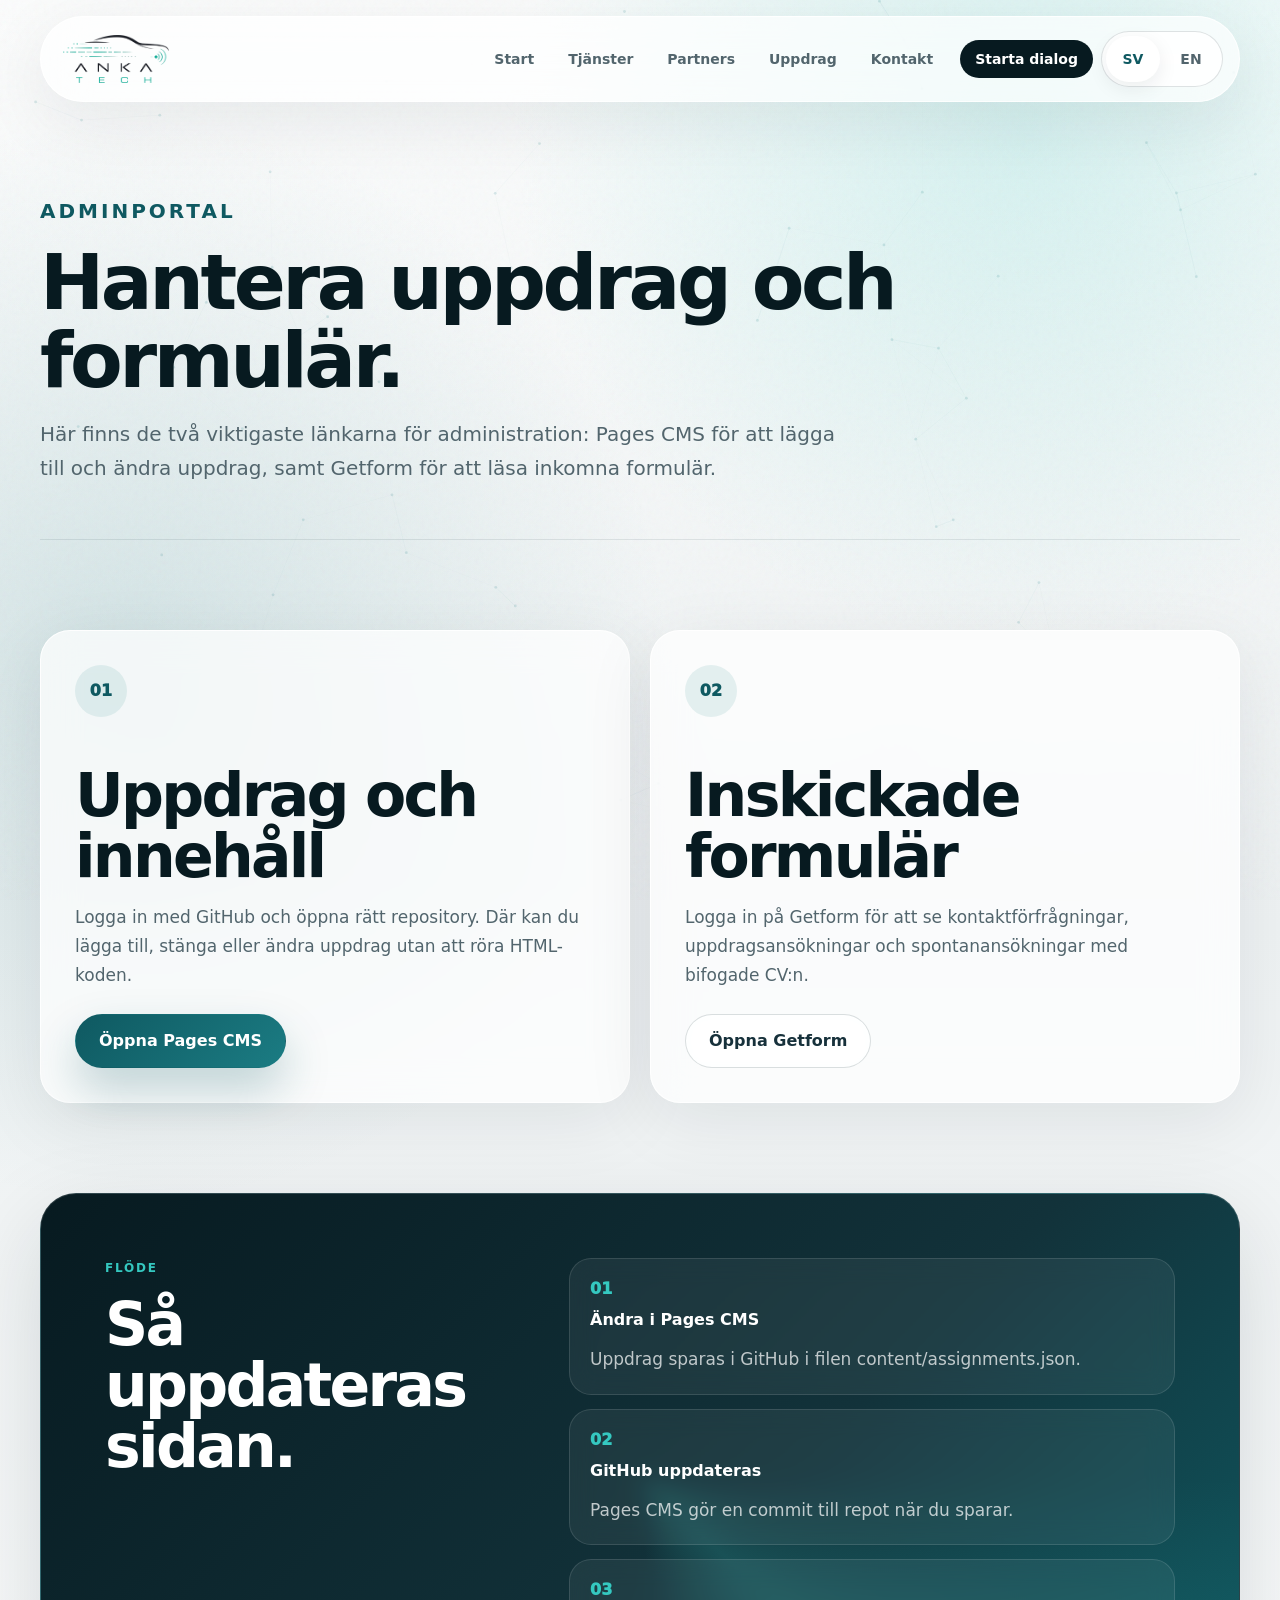
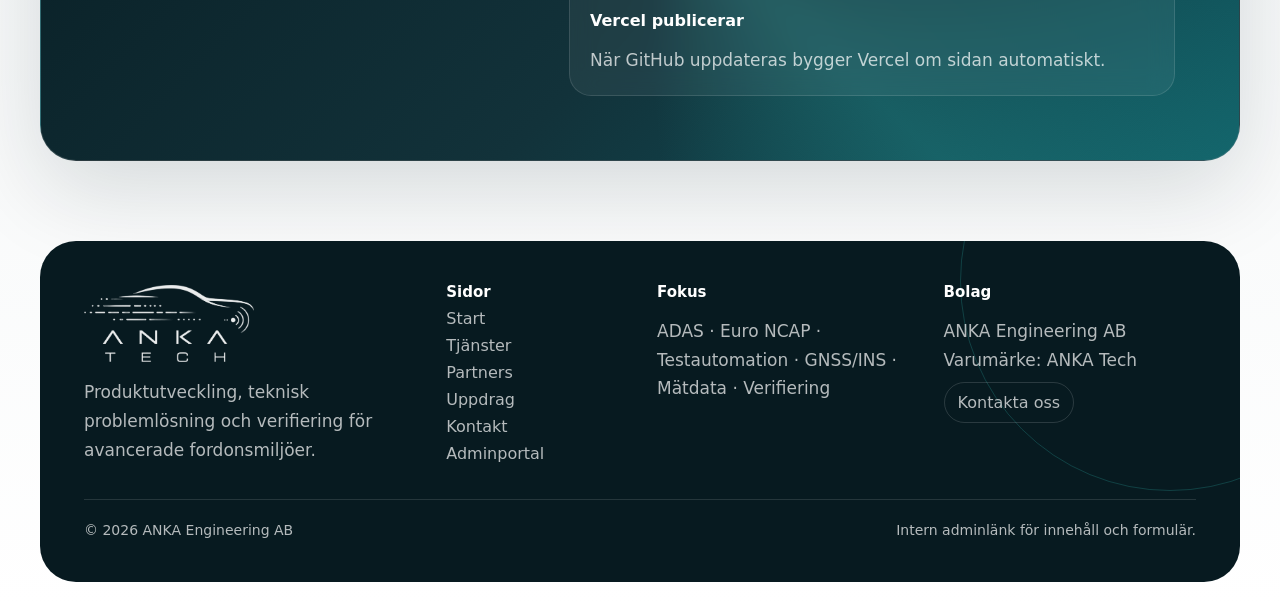
==== admin.html @ fbdb7af9 "Add files via upload" ====
<!doctype html>
<html lang="sv">
<head>
  <meta charset="utf-8">
  <meta name="viewport" content="width=device-width, initial-scale=1">
  <meta name="robots" content="noindex,nofollow">
  <title>Adminportal | ANKA Tech</title>
  <meta name="description" content="Adminportal för ANKA Tech.">
  <link rel="icon" href="anka-tech-mini-logo.png" type="image/png">
  <link rel="stylesheet" href="styles.css">
</head>
<body>
<div class="noise" aria-hidden="true"></div>
<canvas id="tech-canvas" aria-hidden="true"></canvas>
<header class="site-header">
  <a class="brand" href="index.html" aria-label="ANKA Tech startsida">
    <img src="anka-tech-logo.png" alt="ANKA Tech">
  </a>
  <button class="menu-button" aria-label="Öppna meny" aria-expanded="false"><span></span><span></span><span></span></button>
  <nav class="site-nav" aria-label="Huvudmeny">
    <a class="nav-link" href="index.html">Start</a>
    <a class="nav-link" href="tjanster.html">Tjänster</a>
    <a class="nav-link" href="partners.html">Partners</a>
    <a class="nav-link" href="uppdrag.html">Uppdrag</a>
    <a class="nav-link" href="kontakt.html">Kontakt</a>
    <a class="nav-cta magnetic" href="kontakt.html">Starta dialog</a>
    <div class="lang-switch" aria-label="Language selector">
      <button class="lang-option" type="button" data-set-lang="sv" aria-label="Svenska">SV</button>
      <button class="lang-option" type="button" data-set-lang="en" aria-label="English">EN</button>
    </div>
  </nav>
</header>

<main>
<section class="page-hero reveal">
  <p class="eyebrow">Adminportal</p>
  <h1>Hantera uppdrag och formulär.</h1>
  <p>Här finns de två viktigaste länkarna för administration: Pages CMS för att lägga till och ändra uppdrag, samt Getform för att läsa inkomna formulär.</p>
</section>

<section class="section admin-grid reveal">
  <article class="admin-card">
    <span class="number">01</span>
    <h2>Uppdrag och innehåll</h2>
    <p>Logga in med GitHub och öppna rätt repository. Där kan du lägga till, stänga eller ändra uppdrag utan att röra HTML-koden.</p>
    <a class="button primary magnetic" href="https://app.pagescms.org" target="_blank" rel="noopener">Öppna Pages CMS</a>
  </article>

  <article class="admin-card">
    <span class="number">02</span>
    <h2>Inskickade formulär</h2>
    <p>Logga in på Getform för att se kontaktförfrågningar, uppdragsansökningar och spontanansökningar med bifogade CV:n.</p>
    <a class="button ghost" href="https://getform.io" target="_blank" rel="noopener">Öppna Getform</a>
  </article>
</section>

<section class="section dark-panel reveal">
  <div>
    <p class="eyebrow invert">Flöde</p>
    <h2>Så uppdateras sidan.</h2>
  </div>
  <div class="process">
    <div><span>01</span><strong>Ändra i Pages CMS</strong><p>Uppdrag sparas i GitHub i filen content/assignments.json.</p></div>
    <div><span>02</span><strong>GitHub uppdateras</strong><p>Pages CMS gör en commit till repot när du sparar.</p></div>
    <div><span>03</span><strong>Vercel publicerar</strong><p>När GitHub uppdateras bygger Vercel om sidan automatiskt.</p></div>
  </div>
</section>
</main>

<footer class="site-footer">
  <div class="footer-orbit" aria-hidden="true"></div>
  <div class="footer-grid">
    <div>
      <img class="footer-logo" src="anka-tech-logo.png" alt="ANKA Tech">
      <p>Produktutveckling, teknisk problemlösning och verifiering för avancerade fordonsmiljöer.</p>
    </div>
    <div>
      <h3>Sidor</h3>
      <a href="index.html">Start</a>
      <a href="tjanster.html">Tjänster</a>
      <a href="partners.html">Partners</a>
      <a href="uppdrag.html">Uppdrag</a>
      <a href="kontakt.html">Kontakt</a>
      <a href="admin.html">Adminportal</a>
    </div>
    <div>
      <h3>Fokus</h3>
      <p>ADAS · Euro NCAP · Testautomation · GNSS/INS · Mätdata · Verifiering</p>
    </div>
    <div>
      <h3>Bolag</h3>
      <p>ANKA Engineering AB<br>Varumärke: ANKA Tech</p>
      <a class="footer-pill" href="kontakt.html">Kontakta oss</a>
    </div>
  </div>
  <div class="footer-bottom">
    <span>© <span id="year"></span> ANKA Engineering AB</span>
    <span>Intern adminlänk för innehåll och formulär.</span>
  </div>
</footer>
<script src="assignments-data.js"></script>
<script src="script.js"></script>
</body>
</html>
---- styles.css ----
:root{--ink:#17313B;--ink2:#071A20;--muted:#52656D;--accent:#1B7C83;--accent2:#35C8C0;--accent-dark:#0F5961;--bg:#EDF1F2;--warm:#F7F4EF;--line:rgba(23,49,59,.14);--glass:rgba(255,255,255,.72);--shadow:0 30px 90px rgba(7,26,32,.14);--max:1200px}*{box-sizing:border-box}html{scroll-behavior:smooth}body{margin:0;font-family:Inter,ui-sans-serif,system-ui,-apple-system,BlinkMacSystemFont,"Segoe UI",sans-serif;color:var(--ink);background:radial-gradient(circle at 80% 6%,rgba(53,200,192,.18),transparent 32rem),radial-gradient(circle at 10% 30%,rgba(27,124,131,.14),transparent 34rem),linear-gradient(180deg,#fbfcfc 0%,var(--bg) 42%,#fff 100%);overflow-x:hidden}.noise{pointer-events:none;position:fixed;inset:0;z-index:0;opacity:.055;background-image:url("data:image/svg+xml,%3Csvg viewBox='0 0 220 220' xmlns='http://www.w3.org/2000/svg'%3E%3Cfilter id='n'%3E%3CfeTurbulence type='fractalNoise' baseFrequency='.9' numOctaves='4' stitchTiles='stitch'/%3E%3C/filter%3E%3Crect width='220' height='220' filter='url(%23n)' opacity='.7'/%3E%3C/svg%3E")}#tech-canvas{position:fixed;inset:0;z-index:0;pointer-events:none;opacity:.45}a{color:inherit;text-decoration:none}img{display:block;max-width:100%}.site-header,main,.site-footer{position:relative;z-index:2}.site-header{position:sticky;top:16px;width:min(var(--max),calc(100% - 40px));margin:16px auto 0;min-height:78px;padding:14px 16px 14px 22px;border:1px solid rgba(255,255,255,.8);border-radius:999px;display:flex;align-items:center;justify-content:space-between;background:rgba(255,255,255,.68);backdrop-filter:blur(22px);box-shadow:0 20px 70px rgba(7,26,32,.08)}.brand img{width:168px}.site-nav{display:flex;align-items:center;gap:4px}.nav-link,.nav-cta,.lang-toggle{padding:11px 15px;border-radius:999px;font-size:14px;font-weight:720;color:var(--muted);transition:.25s ease;border:0;background:transparent;cursor:pointer}.nav-link:hover,.nav-link.active{background:rgba(27,124,131,.09);color:var(--ink)}.nav-cta{background:var(--ink2);color:#fff;margin-left:8px}.nav-cta:hover{background:var(--accent-dark);transform:translateY(-1px)}.lang-toggle{border:1px solid var(--line);background:rgba(255,255,255,.65);color:var(--ink);display:inline-flex;gap:4px;align-items:center}.lang-toggle span{font-weight:900;color:var(--accent-dark)}.lang-toggle small{font-size:12px;color:var(--muted)}.menu-button{display:none;background:transparent;border:0;padding:10px}.menu-button span{display:block;width:24px;height:2px;background:var(--ink);margin:5px 0;border-radius:2px}main{width:min(var(--max),calc(100% - 40px));margin:0 auto}.hero{min-height:820px;display:grid;grid-template-columns:1.02fr .98fr;gap:46px;align-items:center;padding:84px 0 54px}.kicker,.eyebrow{color:var(--accent-dark);font-size:12px;font-weight:860;letter-spacing:.15em;text-transform:uppercase}.kicker{display:flex;align-items:center;gap:10px;margin-bottom:18px}.kicker span{width:10px;height:10px;border-radius:50%;background:var(--accent2);box-shadow:0 0 0 8px rgba(53,200,192,.12),0 0 30px rgba(53,200,192,.8)}h1,h2,h3{margin:0;line-height:1.02;letter-spacing:-.045em;color:var(--ink2)}h1{font-size:clamp(46px,7.4vw,92px);max-width:980px}h2{font-size:clamp(32px,4.8vw,60px)}h3{font-size:24px}p{font-size:17px;line-height:1.7;color:var(--muted);margin:16px 0 0}.lead{font-size:20px;max-width:720px}.hero-actions{display:flex;gap:12px;flex-wrap:wrap;margin-top:34px}.button{display:inline-flex;align-items:center;justify-content:center;min-height:54px;padding:0 23px;border-radius:999px;border:1px solid transparent;font-weight:840;cursor:pointer;transition:.25s ease}.button.primary{background:linear-gradient(135deg,var(--accent-dark),var(--accent));color:#fff;box-shadow:0 22px 45px rgba(15,89,97,.25)}.button.primary:hover{transform:translateY(-2px);box-shadow:0 26px 54px rgba(15,89,97,.32)}.button.ghost{border-color:rgba(23,49,59,.16);background:rgba(255,255,255,.62);backdrop-filter:blur(12px)}.metric-strip{display:grid;grid-template-columns:repeat(3,1fr);gap:10px;margin-top:42px;max-width:760px}.metric-strip div{border:1px solid var(--line);border-radius:20px;padding:16px;background:rgba(255,255,255,.56);backdrop-filter:blur(14px)}.metric-strip strong{display:block;color:var(--ink2);font-size:16px}.metric-strip span{display:block;color:var(--muted);font-size:13px;margin-top:4px}.hero-stage{position:relative;min-height:560px;border-radius:38px;overflow:hidden;display:flex;align-items:center;justify-content:center;padding:38px;background:linear-gradient(145deg,rgba(255,255,255,.95),rgba(237,241,242,.7)),radial-gradient(circle at 50% 50%,rgba(53,200,192,.24),transparent 45%);border:1px solid rgba(255,255,255,.9);box-shadow:var(--shadow);transform-style:preserve-3d}.hero-stage:before{content:"";position:absolute;inset:0;opacity:.32;background:linear-gradient(90deg,transparent 0 24px,rgba(27,124,131,.16) 25px,transparent 26px),linear-gradient(0deg,transparent 0 24px,rgba(27,124,131,.11) 25px,transparent 26px);background-size:48px 48px;mask-image:radial-gradient(circle at 50% 50%,#000,transparent 72%)}.hero-stage img{position:relative;z-index:2;width:130%;max-width:none;filter:drop-shadow(0 20px 40px rgba(7,26,32,.12))}.orbit{position:absolute;inset:11%;border-radius:50%;border:1px solid rgba(27,124,131,.22);animation:spin 16s linear infinite}.orbit-b{inset:21%;animation-duration:10s;animation-direction:reverse;border-style:dashed}.orbit:after{content:"";position:absolute;top:12%;left:18%;width:10px;height:10px;border-radius:50%;background:var(--accent2);box-shadow:0 0 24px var(--accent2)}.scanline{position:absolute;left:0;right:0;top:-20%;height:28%;background:linear-gradient(180deg,transparent,rgba(53,200,192,.18),transparent);animation:scan 5.6s ease-in-out infinite;z-index:3}.hud-card{position:absolute;z-index:4;padding:14px 16px;border-radius:16px;background:rgba(255,255,255,.78);border:1px solid rgba(255,255,255,.9);backdrop-filter:blur(16px);box-shadow:0 15px 40px rgba(7,26,32,.1)}.hud-card span{display:block;font-size:10px;letter-spacing:.15em;font-weight:900;color:var(--accent-dark)}.hud-card strong{display:block;margin-top:4px}.hud-top{top:34px;right:34px}.hud-bottom{left:34px;bottom:34px}@keyframes spin{to{transform:rotate(360deg)}}@keyframes scan{0%,100%{transform:translateY(0);opacity:.05}50%{transform:translateY(560px);opacity:1}}.marquee{margin:10px 0 30px;padding:18px 0;border-top:1px solid var(--line);border-bottom:1px solid var(--line);overflow:hidden}.marquee-track{display:flex;gap:32px;white-space:nowrap;animation:marquee 24s linear infinite}.marquee span{font-size:13px;letter-spacing:.18em;font-weight:900;color:var(--accent-dark);text-transform:uppercase}@keyframes marquee{to{transform:translateX(-50%)}}.section{padding:90px 0;border-top:1px solid rgba(23,49,59,.10)}.intro-grid{display:grid;grid-template-columns:1.1fr .9fr;gap:70px;align-items:end}.eyebrow{margin:0 0 16px}.section-copy{max-width:800px}.service-cards{display:grid;grid-template-columns:repeat(3,1fr);gap:18px}.tech-card{position:relative;overflow:hidden;min-height:330px;padding:28px;border:1px solid rgba(255,255,255,.86);border-radius:30px;background:rgba(255,255,255,.68);backdrop-filter:blur(18px);box-shadow:0 18px 70px rgba(7,26,32,.08);transition:.35s ease}.tech-card:hover{transform:translateY(-8px);box-shadow:0 30px 90px rgba(7,26,32,.14)}.card-signal{position:absolute;right:-50px;top:-50px;width:180px;height:180px;border-radius:50%;border:1px solid rgba(27,124,131,.24)}.card-signal:before,.card-signal:after{content:"";position:absolute;inset:24px;border-radius:50%;border:1px solid rgba(27,124,131,.18)}.card-signal:after{inset:52px}.number,.service-index{display:inline-flex;align-items:center;justify-content:center;width:52px;height:52px;border-radius:50%;background:rgba(27,124,131,.1);color:var(--accent-dark);font-weight:950;margin-bottom:48px}.tech-card a{display:inline-flex;margin-top:22px;color:var(--accent-dark);font-weight:850}.dark-panel{position:relative;overflow:hidden;display:grid;grid-template-columns:.8fr 1.2fr;gap:60px;padding:64px;border-radius:36px;background:linear-gradient(135deg,var(--ink2),#12323a 58%,#0f5961);border:1px solid rgba(255,255,255,.14);box-shadow:var(--shadow)}.dark-panel:before{content:"";position:absolute;inset:-40%;background:conic-gradient(from 90deg,transparent,rgba(53,200,192,.2),transparent 24%);animation:spin 18s linear infinite}.dark-panel>*{position:relative;z-index:1}.dark-panel h2,.dark-panel h3,.dark-panel strong{color:#fff}.dark-panel p{color:rgba(255,255,255,.72)}.eyebrow.invert{color:var(--accent2)}.process{display:grid;gap:14px}.process div{padding:20px;border:1px solid rgba(255,255,255,.12);border-radius:22px;background:rgba(255,255,255,.06);backdrop-filter:blur(12px)}.process span{display:block;color:var(--accent2);font-weight:950;margin-bottom:12px}.logo-wall{display:grid;grid-template-columns:repeat(auto-fit,minmax(145px,1fr));gap:14px}.logo-wall img{width:100%;height:118px;object-fit:contain;padding:24px;border-radius:22px;border:1px solid rgba(255,255,255,.9);background:rgba(255,255,255,.7);box-shadow:0 16px 50px rgba(7,26,32,.06);transition:.25s ease}.logo-wall img:hover{transform:translateY(-4px);background:#fff}.logo-wall-large{grid-template-columns:repeat(auto-fit,minmax(240px,1fr))}.logo-wall-large img{height:178px;padding:36px}.cta-block{display:flex;align-items:center;justify-content:space-between;gap:26px;padding:54px;border-radius:34px;background:linear-gradient(135deg,rgba(255,255,255,.78),rgba(237,241,242,.7));border:1px solid rgba(255,255,255,.9);box-shadow:0 25px 80px rgba(7,26,32,.1)}.cta-block h2{max-width:840px}.page-hero{padding:96px 0 54px;max-width:970px}.page-hero h1{font-size:clamp(44px,6vw,82px)}.page-hero p{font-size:20px;max-width:820px}.service-stack{display:grid;gap:18px}.service-row{display:grid;grid-template-columns:92px 1fr;gap:34px;padding:38px;border-radius:30px;border:1px solid rgba(255,255,255,.86);background:rgba(255,255,255,.72);backdrop-filter:blur(18px);box-shadow:0 18px 70px rgba(7,26,32,.07)}.service-row ul{margin:22px 0 0;padding-left:20px;color:var(--muted)}.tag-cloud{display:flex;flex-wrap:wrap;gap:12px;align-content:start}.tag-cloud span{padding:12px 16px;border-radius:999px;border:1px solid rgba(255,255,255,.18);background:rgba(255,255,255,.08);color:#fff;font-weight:840}.contact-layout{display:grid;grid-template-columns:1.25fr .75fr;gap:24px;align-items:start}.contact-form,.aside-card{padding:30px;border-radius:30px;border:1px solid rgba(255,255,255,.88);background:rgba(255,255,255,.74);backdrop-filter:blur(18px);box-shadow:0 18px 70px rgba(7,26,32,.08)}.contact-form label{display:grid;gap:8px;font-weight:820;margin-bottom:18px}.form-grid{display:grid;grid-template-columns:1fr 1fr;gap:0 16px}input,select,textarea{width:100%;border:1px solid rgba(23,49,59,.16);border-radius:16px;padding:14px 15px;font:inherit;color:var(--ink);background:rgba(255,255,255,.82)}input:focus,select:focus,textarea:focus{outline:3px solid rgba(53,200,192,.18);border-color:var(--accent)}textarea{resize:vertical}.consent{display:flex!important;gap:12px;align-items:flex-start;font-weight:560!important;color:var(--muted)}.consent input{width:auto;margin-top:5px}.form-note{font-size:14px}.form-note code{background:var(--bg);padding:2px 6px;border-radius:8px}.contact-aside{display:grid;gap:18px}.aside-card ul{color:var(--muted);padding-left:20px}.mini-radar{width:92px;height:92px;border-radius:50%;margin-bottom:22px;background:repeating-radial-gradient(circle,rgba(27,124,131,.18) 0 2px,transparent 3px 14px);position:relative}.mini-radar:after{content:"";position:absolute;inset:43px 0 43px 46px;background:var(--accent2);transform-origin:left;animation:spin 3s linear infinite}.site-footer{width:min(var(--max),calc(100% - 40px));margin:80px auto 24px;padding:44px;border-radius:36px;overflow:hidden;background:var(--ink2);color:#fff;position:relative;z-index:2}.footer-orbit{position:absolute;right:-140px;top:-170px;width:420px;height:420px;border-radius:50%;border:1px solid rgba(53,200,192,.22);animation:spin 22s linear infinite}.footer-grid{position:relative;z-index:1;display:grid;grid-template-columns:1.3fr .7fr 1fr 1fr;gap:34px}.footer-logo{width:170px;filter:brightness(0) invert(1);opacity:.92}.site-footer h3{font-size:15px;color:#fff;letter-spacing:0}.site-footer p,.site-footer a,.footer-bottom{color:rgba(255,255,255,.7)}.site-footer a{display:block;margin-top:8px}.footer-pill{display:inline-block!important;padding:10px 13px;border:1px solid rgba(255,255,255,.14);border-radius:999px}.footer-bottom{position:relative;z-index:1;display:flex;justify-content:space-between;gap:16px;margin-top:34px;padding-top:22px;border-top:1px solid rgba(255,255,255,.12);font-size:14px}.reveal{opacity:0;transform:translateY(28px);transition:opacity .8s ease,transform .8s ease}.reveal.visible{opacity:1;transform:translateY(0)}.delay-1{transition-delay:.12s}.delay-2{transition-delay:.24s}@media (prefers-reduced-motion:reduce){*,*:before,*:after{animation:none!important;transition:none!important}.reveal{opacity:1;transform:none}}@media (max-width:980px){.site-header{border-radius:28px;align-items:flex-start}.menu-button{display:block}.site-nav{position:absolute;left:16px;right:16px;top:76px;display:none;flex-direction:column;align-items:stretch;padding:12px;background:#fff;border:1px solid var(--line);border-radius:22px;box-shadow:var(--shadow)}.site-nav.open{display:flex}.nav-cta{margin-left:0;text-align:center}.hero,.intro-grid,.dark-panel,.contact-layout{grid-template-columns:1fr}.hero{min-height:auto;padding-top:64px}.service-cards,.footer-grid{grid-template-columns:1fr 1fr}.cta-block{display:block}.cta-block .button{margin-top:24px}}@media (max-width:640px){main,.site-header,.site-footer{width:calc(100% - 24px)}.brand img{width:138px}h1{font-size:42px}.page-hero h1{font-size:42px}h2{font-size:32px}.lead,.page-hero p{font-size:17px}.hero-stage{min-height:360px;border-radius:28px;padding:20px}.metric-strip,.service-cards,.footer-grid,.form-grid{grid-template-columns:1fr}.section{padding:60px 0}.dark-panel,.cta-block,.contact-form,.aside-card{padding:26px;border-radius:28px}.service-row{grid-template-columns:1fr;padding:26px}.footer-bottom{display:block}.hud-top{top:18px;right:18px}.hud-bottom{left:18px;bottom:18px}.site-nav{top:72px}}


.brand img{max-height:46px;object-fit:contain}
.site-header{overflow:visible}
@media (max-width:640px){.brand img{max-height:42px}}

/* Header behavior fix: above all content, clickable, hides on scroll down and returns on scroll up */
.site-header{
  position:fixed !important;
  top:16px !important;
  left:50% !important;
  transform:translateX(-50%) !important;
  z-index:9999 !important;
  width:min(var(--max), calc(100% - 40px)) !important;
  margin:0 !important;
  transition:transform .34s ease, opacity .25s ease, box-shadow .25s ease, background .25s ease !important;
  pointer-events:auto !important;
}
.site-header.header-hidden{
  transform:translate(-50%, -125%) !important;
  opacity:0 !important;
}
.site-header.header-visible{
  transform:translate(-50%, 0) !important;
  opacity:1 !important;
}
.site-header.header-scrolled{
  background:rgba(255,255,255,.86) !important;
  box-shadow:0 18px 60px rgba(7,26,32,.14) !important;
}
.site-nav,
.site-nav a,
.nav-link,
.nav-cta,
.lang-toggle,
.menu-button{
  pointer-events:auto !important;
}
.brand img{
  max-height:48px !important;
  width:auto !important;
  object-fit:contain !important;
}
main{
  padding-top:98px;
}
#tech-canvas,
.noise{
  pointer-events:none !important;
}
@media (max-width:980px){
  .site-header{width:calc(100% - 24px) !important}
  .site-nav{
    z-index:10000 !important;
  }
}
@media (max-width:640px){
  main{padding-top:90px}
  .brand img{max-height:42px !important}
}


/* UI fixes: better language switch + clear spacing above logo wall */
.lang-switch{
  display:inline-flex;
  align-items:center;
  gap:4px;
  padding:4px;
  border:1px solid var(--line);
  border-radius:999px;
  background:rgba(255,255,255,.72);
  backdrop-filter:blur(12px);
  margin-left:4px;
}
.lang-option{
  min-width:54px;
  height:46px;
  padding:0 14px;
  border:0;
  border-radius:999px;
  background:transparent;
  color:var(--muted);
  font:inherit;
  font-size:14px;
  font-weight:800;
  cursor:pointer;
  transition:.22s ease;
}
.lang-option:hover{
  color:var(--ink2);
  background:rgba(27,124,131,.08);
}
.lang-option.active{
  background:var(--white, #fff);
  color:var(--accent-dark);
  box-shadow:0 6px 20px rgba(7,26,32,.08);
}
.proof .section-copy{
  max-width:1080px;
  margin-bottom:42px;
}
.proof h2{
  line-height:1.08;
  max-width:1200px;
  font-size:clamp(30px,4.1vw,58px);
}
.proof .logo-wall{
  position:relative;
  z-index:1;
  margin-top:8px;
}
@media (max-width:980px){
  .lang-switch{margin-top:8px; justify-content:center}
  .proof .section-copy{margin-bottom:28px}
}
@media (max-width:640px){
  .lang-option{min-width:48px;height:42px;padding:0 12px;font-size:13px}
  .proof h2{font-size:32px;line-height:1.12}
  .proof .section-copy{margin-bottom:22px}
}



/* Assignment board */
.text-link{
  display:inline-flex;
  align-items:center;
  gap:8px;
  color:var(--accent-dark);
  font-weight:850;
  border-bottom:1px solid currentColor;
}
.assignment-preview-head,
.assignment-board-head{
  display:flex;
  align-items:flex-end;
  justify-content:space-between;
  gap:28px;
  max-width:none;
  margin-bottom:30px;
}
.assignment-mini-grid{
  display:grid;
  grid-template-columns:repeat(2, minmax(0, 1fr));
  gap:16px;
}
.assignment-mini-card,
.assignment-card{
  position:relative;
  overflow:hidden;
  border:1px solid rgba(255,255,255,.88);
  background:rgba(255,255,255,.72);
  backdrop-filter:blur(18px);
  border-radius:28px;
  box-shadow:0 18px 70px rgba(7,26,32,.08);
}
.assignment-mini-card{
  padding:24px;
  min-height:210px;
}
.assignment-card{
  padding:30px;
}
.assignment-mini-card:before,
.assignment-card:before{
  content:"";
  position:absolute;
  right:-80px;
  top:-80px;
  width:210px;
  height:210px;
  border-radius:50%;
  background:radial-gradient(circle, rgba(53,200,192,.20), transparent 68%);
}
.assignment-meta{
  display:flex;
  flex-wrap:wrap;
  gap:8px;
  margin:14px 0 18px;
}
.assignment-meta span,
.assignment-tags span{
  display:inline-flex;
  align-items:center;
  min-height:30px;
  padding:0 11px;
  border-radius:999px;
  background:rgba(27,124,131,.08);
  color:var(--accent-dark);
  font-size:12px;
  font-weight:850;
}
.assignment-tags{
  display:flex;
  flex-wrap:wrap;
  gap:8px;
  margin-top:18px;
}
.assignment-actions{
  display:flex;
  flex-wrap:wrap;
  align-items:center;
  gap:12px;
  margin-top:24px;
}
.assignment-list{
  display:grid;
  gap:18px;
}
.assignment-card h3,
.assignment-mini-card h3{
  position:relative;
  z-index:1;
}
.assignment-card p,
.assignment-mini-card p,
.assignment-meta,
.assignment-tags,
.assignment-actions{
  position:relative;
  z-index:1;
}
.assignment-apply-link{
  display:inline-flex;
  align-items:center;
  justify-content:center;
  min-height:44px;
  padding:0 17px;
  border-radius:999px;
  background:var(--ink2);
  color:#fff;
  font-weight:850;
}
.assignment-secondary-link{
  color:var(--accent-dark);
  font-weight:850;
}
.application-panel{
  display:grid;
  grid-template-columns:.72fr 1.28fr;
  gap:28px;
  align-items:start;
}
.application-copy{
  position:sticky;
  top:120px;
  padding:30px;
  border-radius:30px;
  border:1px solid rgba(255,255,255,.88);
  background:rgba(255,255,255,.68);
  backdrop-filter:blur(18px);
  box-shadow:0 18px 70px rgba(7,26,32,.07);
}
.spontaneous-card{
  display:grid;
  grid-template-columns:.82fr 1.18fr;
  gap:34px;
  align-items:start;
  padding:36px;
  border-radius:34px;
  color:#fff;
  background:
    radial-gradient(circle at 90% 12%, rgba(53,200,192,.32), transparent 28rem),
    linear-gradient(135deg,var(--ink2),#12323a 58%,#0f5961);
  box-shadow:var(--shadow);
  overflow:hidden;
  position:relative;
}
.spontaneous-card h2,
.spontaneous-card h3{
  color:#fff;
}
.spontaneous-card p{
  color:rgba(255,255,255,.74);
}
.spontaneous-card .eyebrow{
  color:var(--accent2);
}
.spontaneous-form{
  position:relative;
  z-index:1;
  padding:28px;
  border-radius:28px;
  background:rgba(255,255,255,.08);
  border:1px solid rgba(255,255,255,.14);
  backdrop-filter:blur(16px);
}
.spontaneous-form label{
  display:grid;
  gap:8px;
  color:#fff;
  font-weight:820;
  margin-bottom:18px;
}
.spontaneous-form input,
.spontaneous-form textarea{
  background:rgba(255,255,255,.92);
}
.spontaneous-form .consent{
  color:rgba(255,255,255,.76)!important;
}
.assignment-empty{
  padding:28px;
  border-radius:26px;
  background:rgba(255,255,255,.7);
  border:1px solid rgba(255,255,255,.88);
}
@media (max-width:980px){
  .assignment-preview-head,
  .assignment-board-head,
  .application-panel,
  .spontaneous-card{
    display:grid;
    grid-template-columns:1fr;
  }
  .application-copy{
    position:relative;
    top:auto;
  }
}
@media (max-width:640px){
  .assignment-mini-grid{
    grid-template-columns:1fr;
  }
  .assignment-card,
  .assignment-mini-card,
  .spontaneous-card{
    padding:24px;
  }
  .spontaneous-form{
    padding:22px;
  }
}



/* Admin portal */
.admin-grid{
  display:grid;
  grid-template-columns:repeat(2, minmax(0, 1fr));
  gap:20px;
}
.admin-card{
  padding:34px;
  border-radius:30px;
  border:1px solid rgba(255,255,255,.88);
  background:rgba(255,255,255,.72);
  backdrop-filter:blur(18px);
  box-shadow:0 18px 70px rgba(7,26,32,.08);
}
.admin-card .button{
  margin-top:24px;
}
@media (max-width:760px){
  .admin-grid{grid-template-columns:1fr}
}
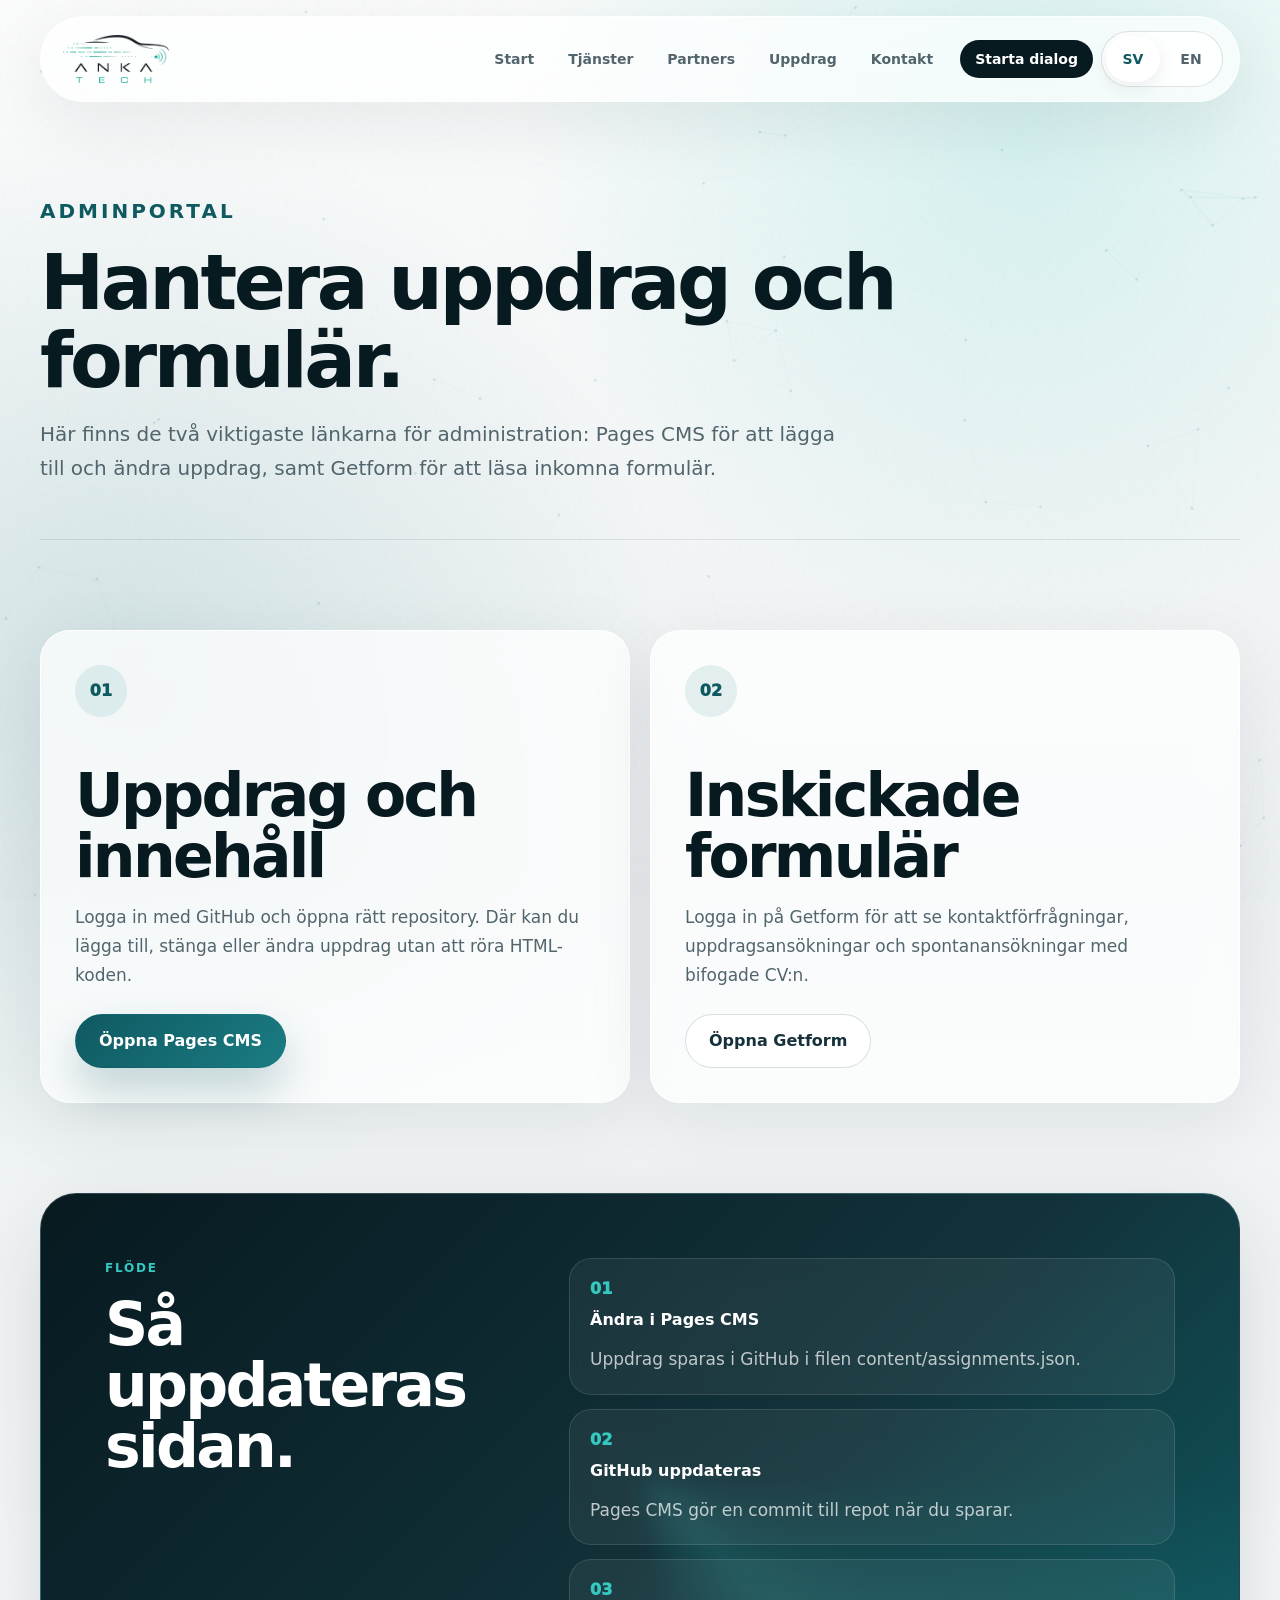
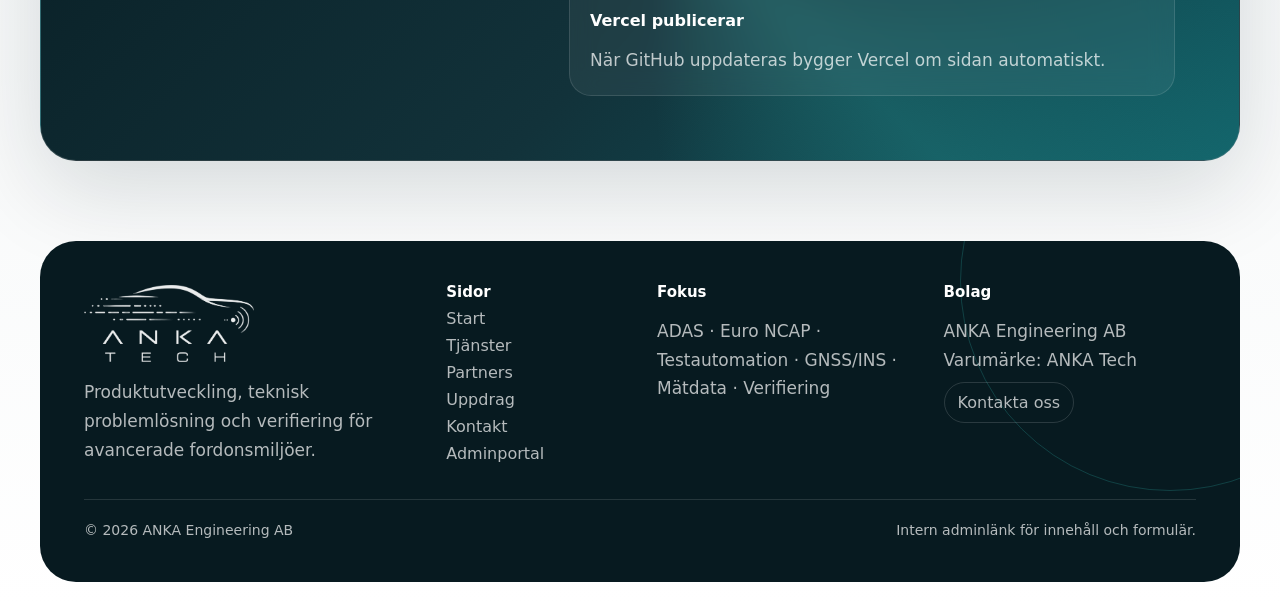
==== commit d32d8a55: "Add files via upload" ====
--- a/admin.html
+++ b/admin.html
@@ -6,7 +6,7 @@
   <meta name="robots" content="noindex,nofollow">
   <title>Adminportal | ANKA Tech</title>
   <meta name="description" content="Adminportal för ANKA Tech.">
-  <link rel="icon" href="anka-tech-mini-logo.png" type="image/png">
+  <link rel="icon" href="assets/brand/anka-tech-mini-logo.png" type="image/png">
   <link rel="stylesheet" href="styles.css">
 </head>
 <body>
@@ -14,7 +14,7 @@
 <canvas id="tech-canvas" aria-hidden="true"></canvas>
 <header class="site-header">
   <a class="brand" href="index.html" aria-label="ANKA Tech startsida">
-    <img src="anka-tech-logo.png" alt="ANKA Tech">
+    <img src="assets/brand/anka-tech-logo.png" alt="ANKA Tech">
   </a>
   <button class="menu-button" aria-label="Öppna meny" aria-expanded="false"><span></span><span></span><span></span></button>
   <nav class="site-nav" aria-label="Huvudmeny">
@@ -71,7 +71,7 @@
   <div class="footer-orbit" aria-hidden="true"></div>
   <div class="footer-grid">
     <div>
-      <img class="footer-logo" src="anka-tech-logo.png" alt="ANKA Tech">
+      <img class="footer-logo" src="assets/brand/anka-tech-logo.png" alt="ANKA Tech">
       <p>Produktutveckling, teknisk problemlösning och verifiering för avancerade fordonsmiljöer.</p>
     </div>
     <div>
@@ -100,5 +100,14 @@
 </footer>
 <script src="assignments-data.js"></script>
 <script src="script.js"></script>
+<!-- Vercel Speed Insights for static HTML -->
+<script>
+  window.si =
+    window.si ||
+    function () {
+      (window.siq = window.siq || []).push(arguments);
+    };
+</script>
+<script defer src="/_vercel/speed-insights/script.js"></script>
 </body>
 </html>
--- a/styles.css
+++ b/styles.css
@@ -355,3 +355,50 @@
 @media (max-width:760px){
   .admin-grid{grid-template-columns:1fr}
 }
+
+
+
+/* Partner / technical context page improvements */
+.ecosystem-note{
+  display:grid;
+  grid-template-columns:.9fr 1.1fr;
+  gap:38px;
+  align-items:start;
+  padding:40px;
+  border-radius:30px;
+  background:rgba(255,255,255,.68);
+  border:1px solid rgba(255,255,255,.88);
+  box-shadow:0 18px 70px rgba(7,26,32,.07);
+}
+.logo-section{
+  border-top:0;
+  padding-top:40px;
+}
+.experience-grid{
+  display:grid;
+  grid-template-columns:repeat(3, minmax(0, 1fr));
+  gap:18px;
+}
+.experience-grid article{
+  min-height:285px;
+  padding:28px;
+  border-radius:30px;
+  border:1px solid rgba(255,255,255,.88);
+  background:rgba(255,255,255,.72);
+  backdrop-filter:blur(18px);
+  box-shadow:0 18px 70px rgba(7,26,32,.07);
+}
+.experience-grid .number{
+  margin-bottom:36px;
+}
+@media (max-width:980px){
+  .ecosystem-note,
+  .experience-grid{
+    grid-template-columns:1fr;
+  }
+}
+@media (max-width:640px){
+  .ecosystem-note{
+    padding:24px;
+  }
+}
